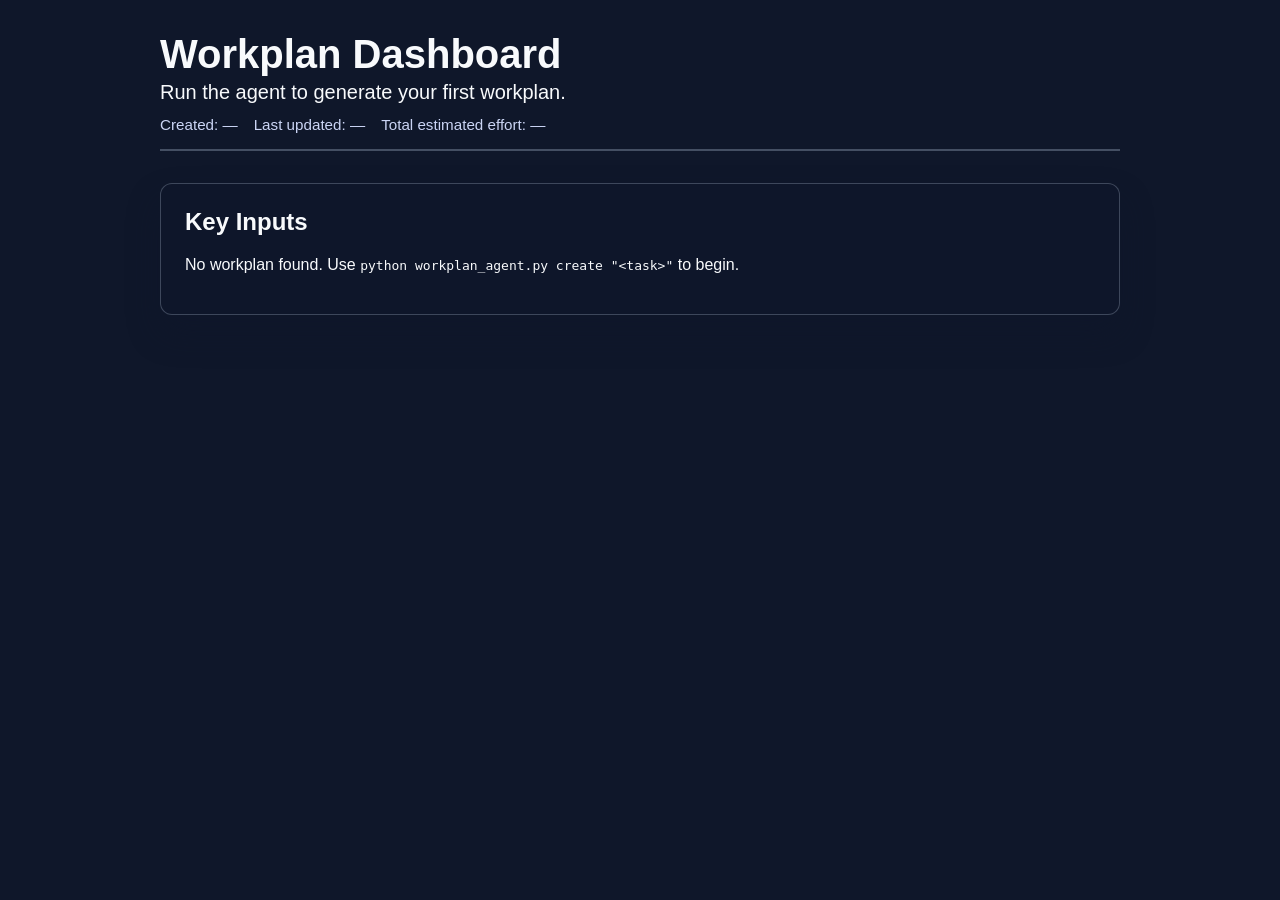
==== dashboard.html @ 24b45cef "Add workplan creation agent and dashboard" ====
<!DOCTYPE html>
<html lang="en">
  <head>
    <meta charset="utf-8" />
    <meta name="viewport" content="width=device-width, initial-scale=1" />
    <title>Workplan Dashboard</title>
    <link rel="stylesheet" href="style.css" />
  </head>
  <body class="dashboard">
    <header>
      <h1>Workplan Dashboard</h1>
      <p class="task">Run the agent to generate your first workplan.</p>
      <div class="meta">
        <span>Created: —</span>
        <span>Last updated: —</span>
        <span>Total estimated effort: —</span>
      </div>
    </header>
    <main>
      <section class="overview">
        <h2>Key Inputs</h2>
        <p>No workplan found. Use <code>python workplan_agent.py create "&lt;task&gt;"</code> to begin.</p>
      </section>
    </main>
  </body>
</html>
---- style.css ----
body {
  background-color: #FDFEFE;
  margin: none;
  padding: none;
  color: #222831;
  font-family: -apple-system, BlinkMacSystemFont, "Segoe UI", Roboto, Helvetica,
    Arial, sans-serif, "Apple Color Emoji", "Segoe UI Emoji", "Segoe UI Symbol";
}

.container {
  background-color: #FDFEFE;
  width: 450px;
  height: 450px;
  position: absolute;
  left: 50%;
  top: 50%;
  transform: translate(-50%, -50%);
  border: 1px dashed #e5dfdf;
}

.content {
  padding: 10px;
  margin: 10px;
}

.header {
  background-color: #FDFEFE;
}

.header h1 {
  font-style: italic;
  margin-bottom: 0px;
}

.subtitle {
  font-style: italic;
}

.form {
  background-color: #FDFEFE;
  width: 100%;
}

input:focus,
select:focus,
textarea:focus,
button:focus {
  outline: none;
}

label,
input {
  display: block;
  width: 100%;
  background-color: #FDFEFE;
  border: none;
  border-bottom: 1px #1d4d4f solid;
}

label {
  margin-top: 0.5rem;
}

::placeholder {
  color: #e5dfdf;
}

input {
  font-size: 1rem;
  padding: 0.8rem 0em;
}

button {
  background: #e5dfdf;
  color: #1d4d4f;
  display: block;
  border: none;
  width: 100%;
  font-size: 1rem;
  padding: 0.8rem;
  margin-top: 1.5rem;
}

a {
  color: #e5dfdf;
  text-decoration: none;
}

body.dashboard {
  background: #0f172a;
  color: #f8fafc;
  margin: 0;
  padding: 2rem;
}

.dashboard header {
  max-width: 960px;
  margin: 0 auto 2rem auto;
  padding-bottom: 1rem;
  border-bottom: 2px solid rgba(148, 163, 184, 0.4);
}

.dashboard header h1 {
  margin: 0;
  font-size: 2.5rem;
}

.dashboard header .task {
  font-size: 1.25rem;
  margin: 0.25rem 0 0.75rem;
}

.dashboard header .meta {
  display: flex;
  flex-wrap: wrap;
  gap: 1rem;
  font-size: 0.95rem;
  color: #cbd5f5;
}

.dashboard main {
  max-width: 960px;
  margin: 0 auto;
  display: grid;
  grid-template-columns: repeat(auto-fit, minmax(280px, 1fr));
  gap: 1.5rem;
}

.dashboard section {
  background: rgba(15, 23, 42, 0.55);
  border: 1px solid rgba(148, 163, 184, 0.35);
  border-radius: 12px;
  padding: 1.5rem;
  box-shadow: 0 18px 32px rgba(15, 23, 42, 0.4);
}

.dashboard section h2,
.dashboard section h3 {
  margin-top: 0;
}

.dashboard .overview ul,
.dashboard .schedule ul {
  list-style: none;
  padding-left: 0;
  margin: 0;
}

.dashboard .overview li,
.dashboard .schedule li {
  padding: 0.5rem 0;
  border-bottom: 1px solid rgba(148, 163, 184, 0.25);
}

.dashboard .overview li:last-child,
.dashboard .schedule li:last-child {
  border-bottom: none;
}

.dashboard .component {
  grid-column: 1 / -1;
}

.dashboard .component table {
  width: 100%;
  border-collapse: collapse;
  margin-top: 1rem;
  font-size: 0.95rem;
}

.dashboard .component th,
.dashboard .component td {
  border: 1px solid rgba(148, 163, 184, 0.3);
  padding: 0.75rem;
  text-align: left;
}

.dashboard .component thead {
  background: rgba(30, 41, 59, 0.7);
}

.dashboard .component tfoot td {
  font-weight: 600;
  background: rgba(30, 41, 59, 0.5);
}

.dashboard .focus {
  margin-top: 0.5rem;
  font-size: 1rem;
  color: #cbd5f5;
}

.dashboard .history {
  grid-column: 1 / -1;
}

.dashboard .history article {
  background: rgba(15, 23, 42, 0.35);
  border: 1px solid rgba(148, 163, 184, 0.3);
  border-radius: 8px;
  padding: 1rem;
  margin-bottom: 1rem;
}

.dashboard .history ul {
  padding-left: 1.25rem;
}
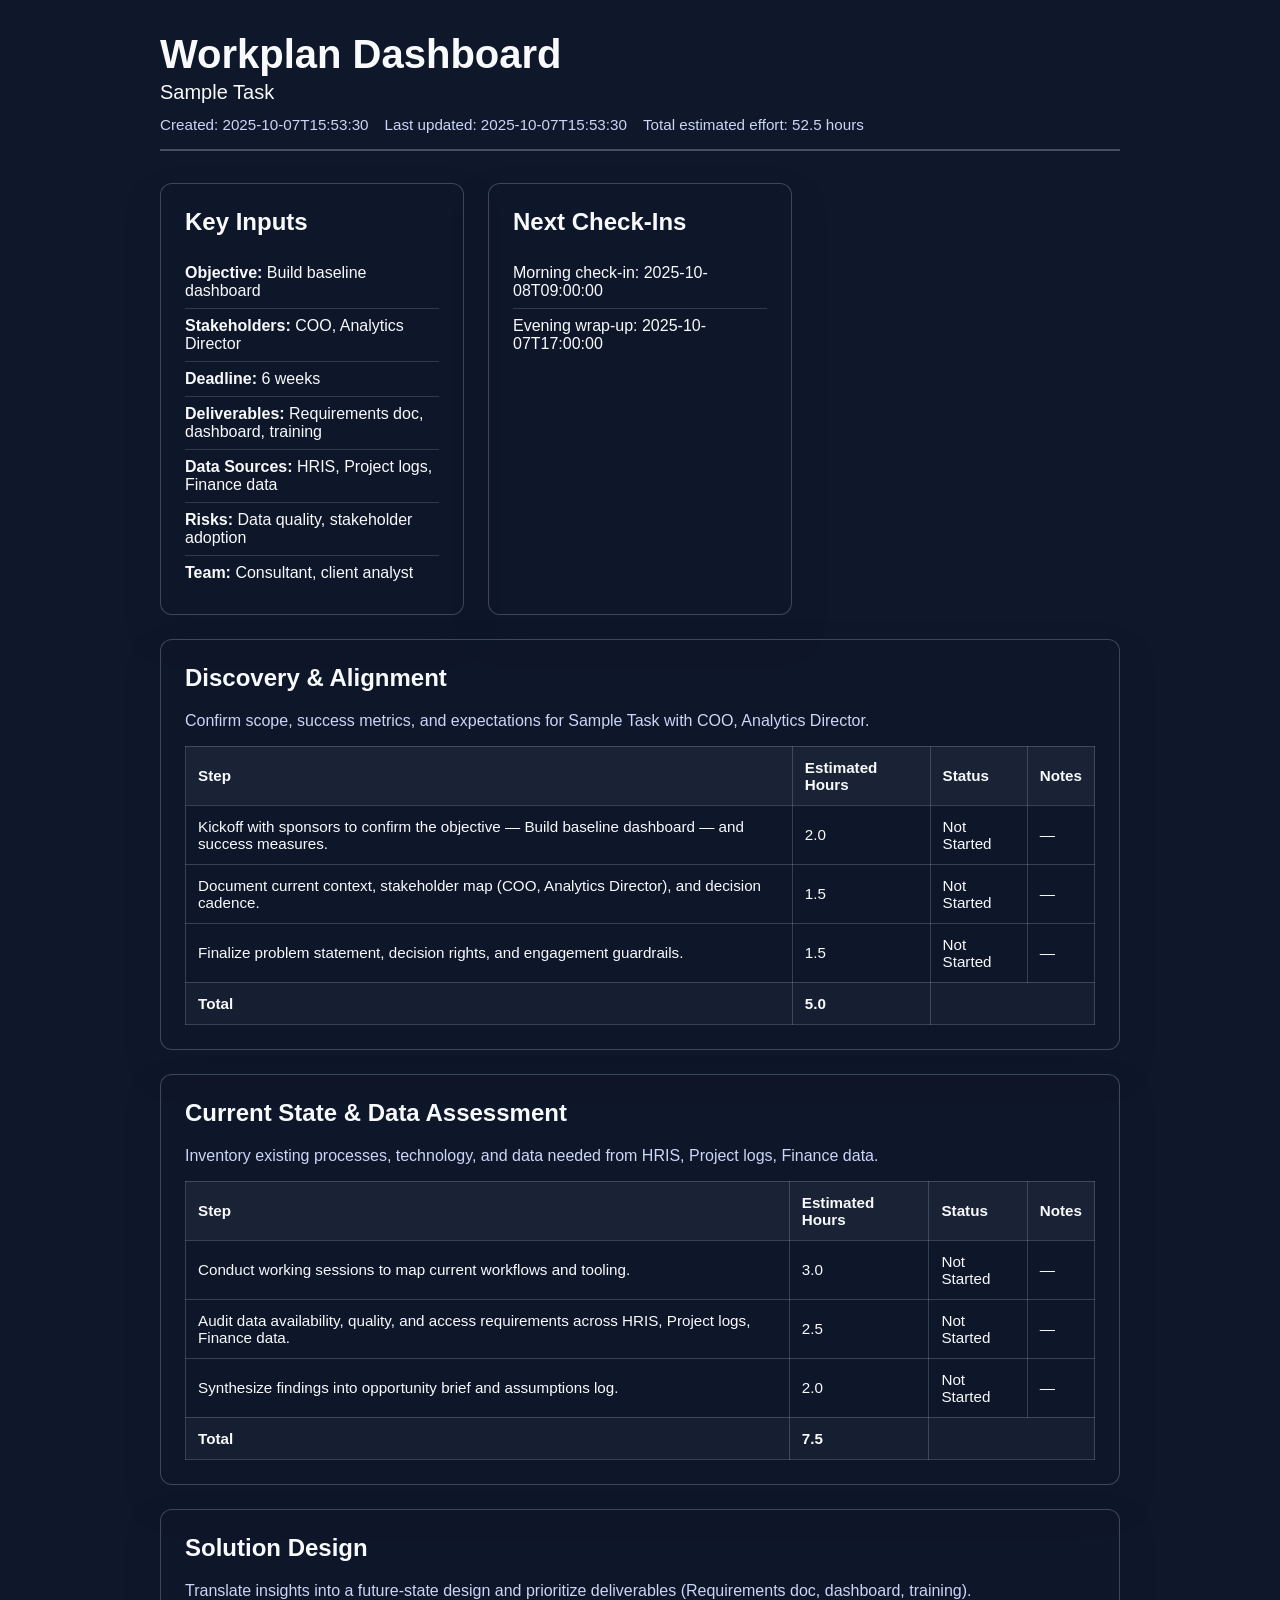
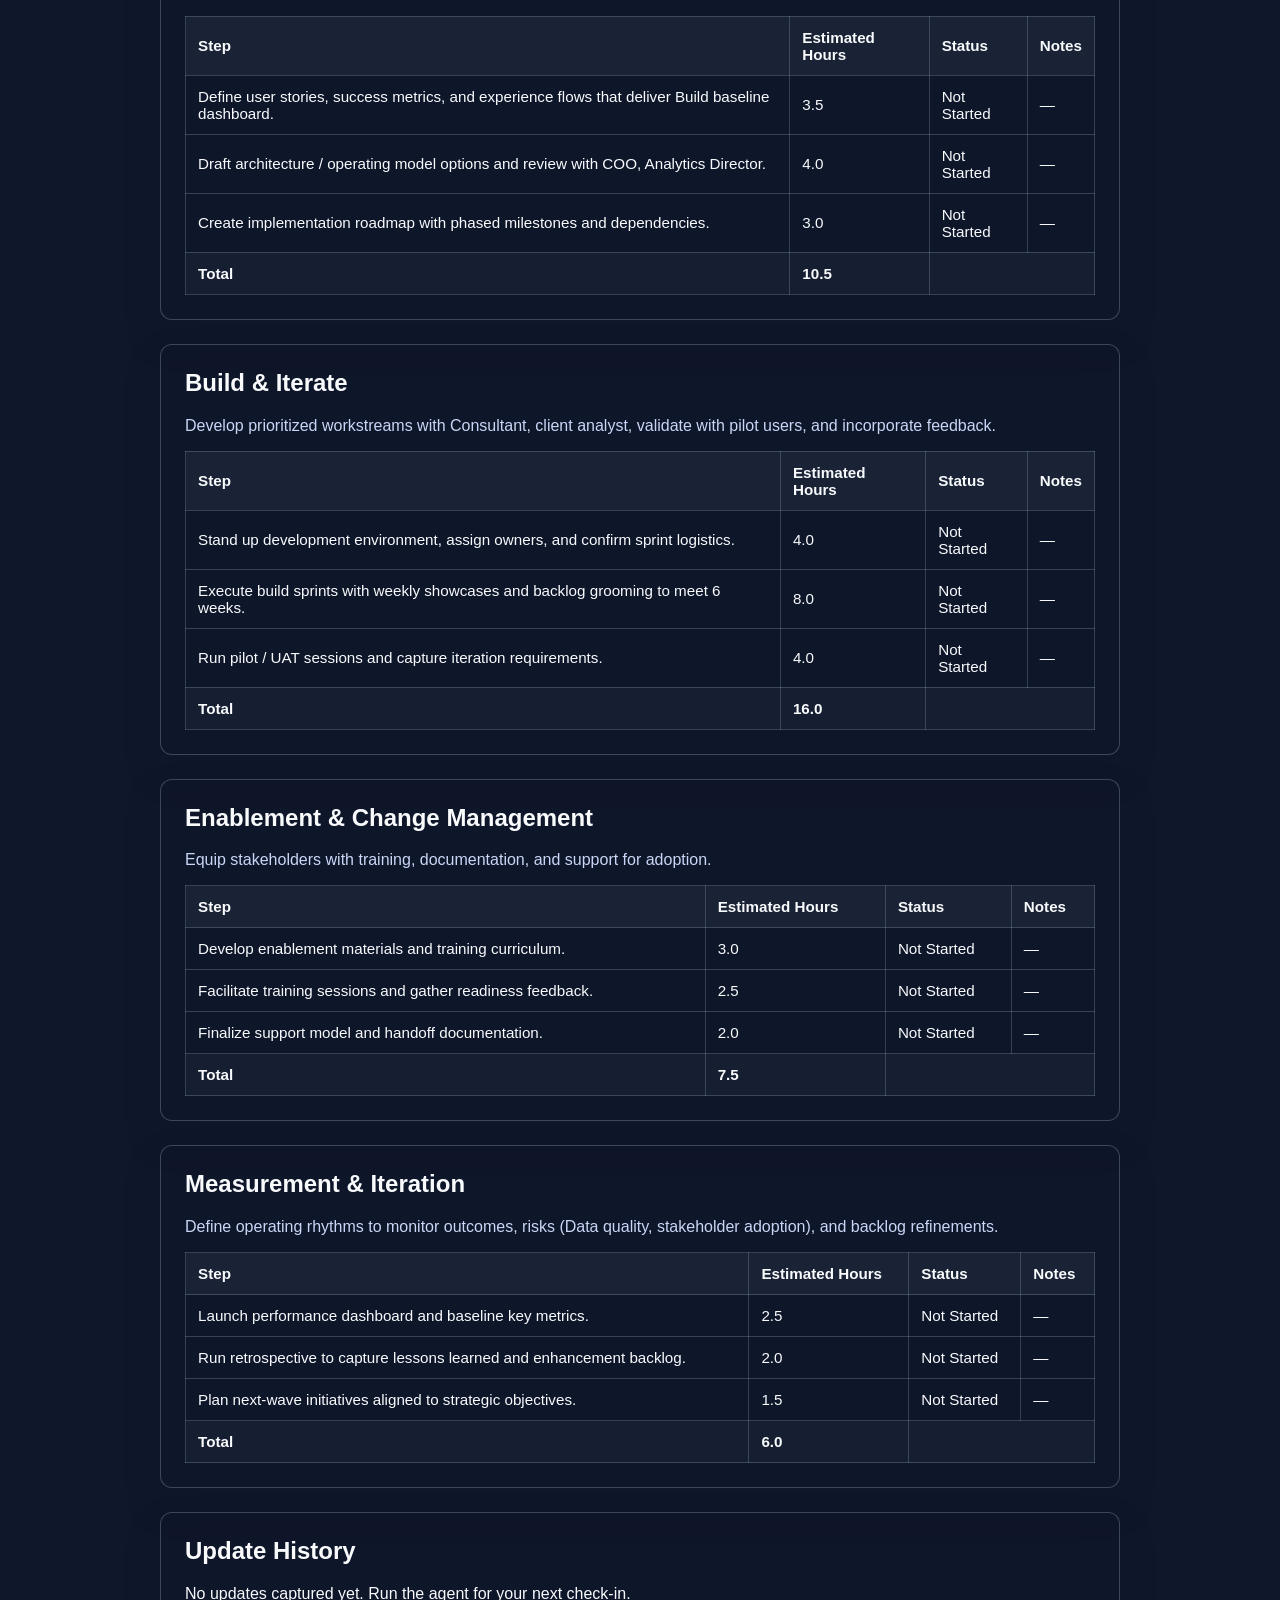
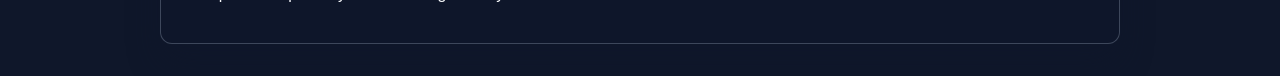
==== commit 991be744: "Run workplan agent for sample task" ====
--- a/dashboard.html
+++ b/dashboard.html
@@ -1,3 +1,4 @@
+
 <!DOCTYPE html>
 <html lang="en">
   <head>
@@ -9,17 +10,178 @@
   <body class="dashboard">
     <header>
       <h1>Workplan Dashboard</h1>
-      <p class="task">Run the agent to generate your first workplan.</p>
+      <p class="task">Sample Task</p>
       <div class="meta">
-        <span>Created: —</span>
-        <span>Last updated: —</span>
-        <span>Total estimated effort: —</span>
+        <span>Created: 2025-10-07T15:53:30</span>
+        <span>Last updated: 2025-10-07T15:53:30</span>
+        <span>Total estimated effort: 52.5 hours</span>
       </div>
     </header>
     <main>
       <section class="overview">
         <h2>Key Inputs</h2>
-        <p>No workplan found. Use <code>python workplan_agent.py create "&lt;task&gt;"</code> to begin.</p>
+        <ul>
+          <li><strong>Objective:</strong> Build baseline dashboard</li><li><strong>Stakeholders:</strong> COO, Analytics Director</li><li><strong>Deadline:</strong> 6 weeks</li><li><strong>Deliverables:</strong> Requirements doc, dashboard, training</li><li><strong>Data Sources:</strong> HRIS, Project logs, Finance data</li><li><strong>Risks:</strong> Data quality, stakeholder adoption</li><li><strong>Team:</strong> Consultant, client analyst</li>
+        </ul>
+      </section>
+      <section class="schedule">
+        <h2>Next Check-Ins</h2>
+        <ul><li>Morning check-in: 2025-10-08T09:00:00</li><li>Evening wrap-up: 2025-10-07T17:00:00</li></ul>
+      </section>
+      
+        <section class="component" id="component-discovery--alignment-0fc680f6">
+          <h2>Discovery & Alignment</h2>
+          <p class="focus">Confirm scope, success metrics, and expectations for Sample Task with COO, Analytics Director.</p>
+          <table>
+            <thead>
+              <tr>
+                <th>Step</th>
+                <th>Estimated Hours</th>
+                <th>Status</th>
+                <th>Notes</th>
+              </tr>
+            </thead>
+            <tbody>
+              <tr><td>Kickoff with sponsors to confirm the objective — Build baseline dashboard — and success measures.</td><td>2.0</td><td>Not Started</td><td>&mdash;</td></tr><tr><td>Document current context, stakeholder map (COO, Analytics Director), and decision cadence.</td><td>1.5</td><td>Not Started</td><td>&mdash;</td></tr><tr><td>Finalize problem statement, decision rights, and engagement guardrails.</td><td>1.5</td><td>Not Started</td><td>&mdash;</td></tr>
+            </tbody>
+            <tfoot>
+              <tr>
+                <td>Total</td>
+                <td>5.0</td>
+                <td colspan="2"></td>
+              </tr>
+            </tfoot>
+          </table>
+        </section>
+        
+        <section class="component" id="component-current-state--data-assessment-db694a2b">
+          <h2>Current State & Data Assessment</h2>
+          <p class="focus">Inventory existing processes, technology, and data needed from HRIS, Project logs, Finance data.</p>
+          <table>
+            <thead>
+              <tr>
+                <th>Step</th>
+                <th>Estimated Hours</th>
+                <th>Status</th>
+                <th>Notes</th>
+              </tr>
+            </thead>
+            <tbody>
+              <tr><td>Conduct working sessions to map current workflows and tooling.</td><td>3.0</td><td>Not Started</td><td>&mdash;</td></tr><tr><td>Audit data availability, quality, and access requirements across HRIS, Project logs, Finance data.</td><td>2.5</td><td>Not Started</td><td>&mdash;</td></tr><tr><td>Synthesize findings into opportunity brief and assumptions log.</td><td>2.0</td><td>Not Started</td><td>&mdash;</td></tr>
+            </tbody>
+            <tfoot>
+              <tr>
+                <td>Total</td>
+                <td>7.5</td>
+                <td colspan="2"></td>
+              </tr>
+            </tfoot>
+          </table>
+        </section>
+        
+        <section class="component" id="component-solution-design-f0d0f76e">
+          <h2>Solution Design</h2>
+          <p class="focus">Translate insights into a future-state design and prioritize deliverables (Requirements doc, dashboard, training).</p>
+          <table>
+            <thead>
+              <tr>
+                <th>Step</th>
+                <th>Estimated Hours</th>
+                <th>Status</th>
+                <th>Notes</th>
+              </tr>
+            </thead>
+            <tbody>
+              <tr><td>Define user stories, success metrics, and experience flows that deliver Build baseline dashboard.</td><td>3.5</td><td>Not Started</td><td>&mdash;</td></tr><tr><td>Draft architecture / operating model options and review with COO, Analytics Director.</td><td>4.0</td><td>Not Started</td><td>&mdash;</td></tr><tr><td>Create implementation roadmap with phased milestones and dependencies.</td><td>3.0</td><td>Not Started</td><td>&mdash;</td></tr>
+            </tbody>
+            <tfoot>
+              <tr>
+                <td>Total</td>
+                <td>10.5</td>
+                <td colspan="2"></td>
+              </tr>
+            </tfoot>
+          </table>
+        </section>
+        
+        <section class="component" id="component-build--iterate-ad75ea72">
+          <h2>Build & Iterate</h2>
+          <p class="focus">Develop prioritized workstreams with Consultant, client analyst, validate with pilot users, and incorporate feedback.</p>
+          <table>
+            <thead>
+              <tr>
+                <th>Step</th>
+                <th>Estimated Hours</th>
+                <th>Status</th>
+                <th>Notes</th>
+              </tr>
+            </thead>
+            <tbody>
+              <tr><td>Stand up development environment, assign owners, and confirm sprint logistics.</td><td>4.0</td><td>Not Started</td><td>&mdash;</td></tr><tr><td>Execute build sprints with weekly showcases and backlog grooming to meet 6 weeks.</td><td>8.0</td><td>Not Started</td><td>&mdash;</td></tr><tr><td>Run pilot / UAT sessions and capture iteration requirements.</td><td>4.0</td><td>Not Started</td><td>&mdash;</td></tr>
+            </tbody>
+            <tfoot>
+              <tr>
+                <td>Total</td>
+                <td>16.0</td>
+                <td colspan="2"></td>
+              </tr>
+            </tfoot>
+          </table>
+        </section>
+        
+        <section class="component" id="component-enablement--change-management-219d03ac">
+          <h2>Enablement & Change Management</h2>
+          <p class="focus">Equip stakeholders with training, documentation, and support for adoption.</p>
+          <table>
+            <thead>
+              <tr>
+                <th>Step</th>
+                <th>Estimated Hours</th>
+                <th>Status</th>
+                <th>Notes</th>
+              </tr>
+            </thead>
+            <tbody>
+              <tr><td>Develop enablement materials and training curriculum.</td><td>3.0</td><td>Not Started</td><td>&mdash;</td></tr><tr><td>Facilitate training sessions and gather readiness feedback.</td><td>2.5</td><td>Not Started</td><td>&mdash;</td></tr><tr><td>Finalize support model and handoff documentation.</td><td>2.0</td><td>Not Started</td><td>&mdash;</td></tr>
+            </tbody>
+            <tfoot>
+              <tr>
+                <td>Total</td>
+                <td>7.5</td>
+                <td colspan="2"></td>
+              </tr>
+            </tfoot>
+          </table>
+        </section>
+        
+        <section class="component" id="component-measurement--iteration-861945f4">
+          <h2>Measurement & Iteration</h2>
+          <p class="focus">Define operating rhythms to monitor outcomes, risks (Data quality, stakeholder adoption), and backlog refinements.</p>
+          <table>
+            <thead>
+              <tr>
+                <th>Step</th>
+                <th>Estimated Hours</th>
+                <th>Status</th>
+                <th>Notes</th>
+              </tr>
+            </thead>
+            <tbody>
+              <tr><td>Launch performance dashboard and baseline key metrics.</td><td>2.5</td><td>Not Started</td><td>&mdash;</td></tr><tr><td>Run retrospective to capture lessons learned and enhancement backlog.</td><td>2.0</td><td>Not Started</td><td>&mdash;</td></tr><tr><td>Plan next-wave initiatives aligned to strategic objectives.</td><td>1.5</td><td>Not Started</td><td>&mdash;</td></tr>
+            </tbody>
+            <tfoot>
+              <tr>
+                <td>Total</td>
+                <td>6.0</td>
+                <td colspan="2"></td>
+              </tr>
+            </tfoot>
+          </table>
+        </section>
+        
+      <section class="history">
+        <h2>Update History</h2>
+        <p>No updates captured yet. Run the agent for your next check-in.</p>
       </section>
     </main>
   </body>
